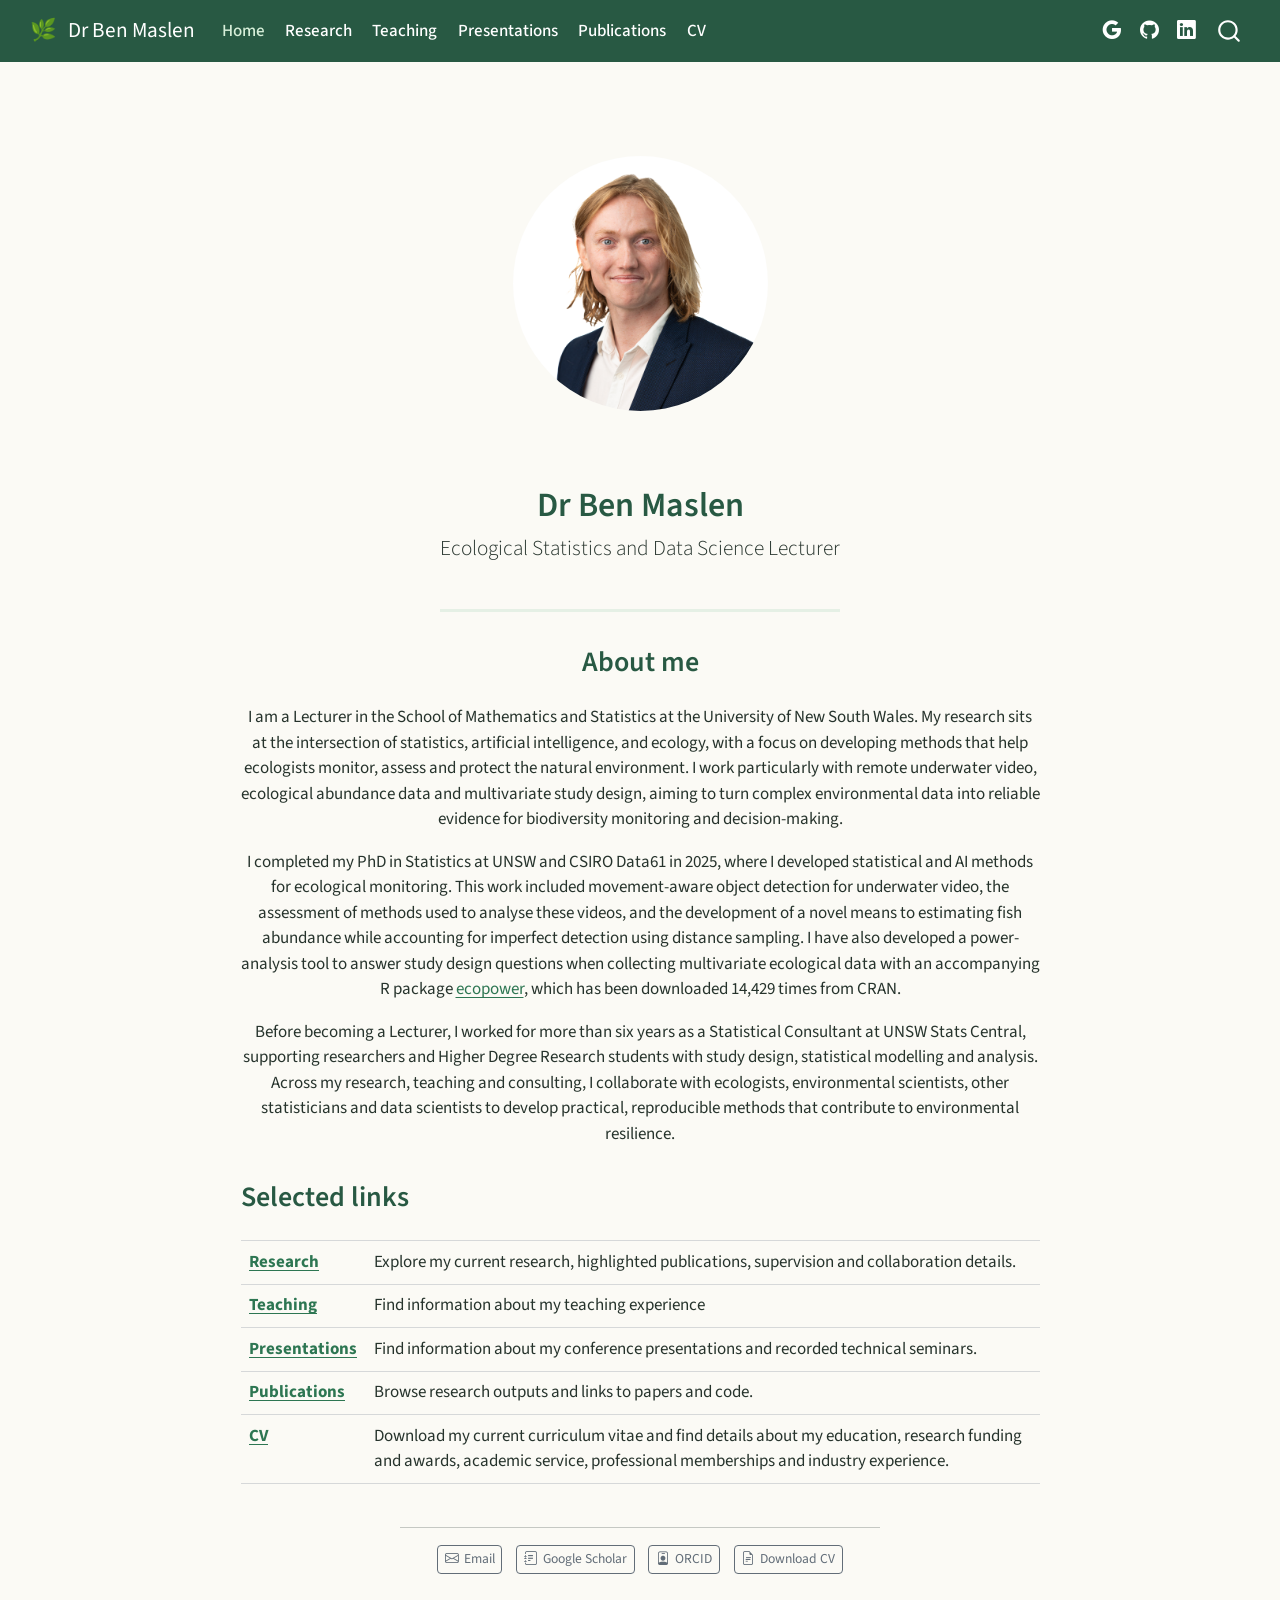
==== docs/index.html @ 88208ee9 "Create academic website" ====
<!DOCTYPE html>
<html xmlns="http://www.w3.org/1999/xhtml" lang="en" xml:lang="en"><head>

<meta charset="utf-8">
<meta name="generator" content="quarto-1.9.38">

<meta name="viewport" content="width=device-width, initial-scale=1.0, user-scalable=yes">


<title>Dr Ben Maslen</title>
<style>
/* Default styles provided by pandoc.
** See https://pandoc.org/MANUAL.html#variables-for-html for config info.
*/
code{white-space: pre-wrap;}
span.smallcaps{font-variant: small-caps;}
div.columns{display: flex; gap: min(4vw, 1.5em);}
div.column{flex: auto; overflow-x: auto;}
div.hanging-indent{margin-left: 1.5em; text-indent: -1.5em;}
ul.task-list{list-style: none;}
ul.task-list li input[type="checkbox"] {
  width: 0.8em;
  margin: 0 0.8em 0.2em -1em; /* quarto-specific, see https://github.com/quarto-dev/quarto-cli/issues/4556 */ 
  vertical-align: middle;
}
</style>


<script src="site_libs/quarto-nav/quarto-nav.js"></script>
<script src="site_libs/quarto-nav/headroom.min.js"></script>
<script src="site_libs/clipboard/clipboard.min.js"></script>
<script src="site_libs/quarto-search/autocomplete.umd.js"></script>
<script src="site_libs/quarto-search/fuse.min.js"></script>
<script src="site_libs/quarto-search/quarto-search.js"></script>
<meta name="quarto:offset" content="./">
<script src="site_libs/quarto-html/quarto.js" type="module"></script>
<script src="site_libs/quarto-html/tabsets/tabsets.js" type="module"></script>
<script src="site_libs/quarto-html/popper.min.js"></script>
<script src="site_libs/quarto-html/tippy.umd.min.js"></script>
<link href="site_libs/quarto-html/tippy.css" rel="stylesheet">
<link href="site_libs/quarto-html/quarto-syntax-highlighting-15634bcf2e68342d4ad2dfa704d543f6.css" rel="stylesheet" id="quarto-text-highlighting-styles">
<script src="site_libs/bootstrap/bootstrap.min.js"></script>
<link href="site_libs/bootstrap/bootstrap-icons.css" rel="stylesheet">
<link href="site_libs/bootstrap/bootstrap-5c2e602bc8fe40bd15e1d976b9a994fb.min.css" rel="stylesheet" append-hash="true" id="quarto-bootstrap" data-mode="light">
<script id="quarto-search-options" type="application/json">{
  "location": "navbar",
  "copy-button": false,
  "collapse-after": 3,
  "panel-placement": "end",
  "type": "overlay",
  "limit": 50,
  "keyboard-shortcut": [
    "f",
    "/",
    "s"
  ],
  "show-item-context": false,
  "language": {
    "search-no-results-text": "No results",
    "search-matching-documents-text": "matching documents",
    "search-copy-link-title": "Copy link to search",
    "search-hide-matches-text": "Hide additional matches",
    "search-more-match-text": "more match in this document",
    "search-more-matches-text": "more matches in this document",
    "search-clear-button-title": "Clear",
    "search-text-placeholder": "",
    "search-detached-cancel-button-title": "Cancel",
    "search-submit-button-title": "Submit",
    "search-label": "Search"
  }
}</script>


<link rel="stylesheet" href="styles.css">
</head>

<body class="nav-fixed fullcontent quarto-light">

<div id="quarto-search-results"></div>
  <header id="quarto-header" class="headroom fixed-top">
    <nav class="navbar navbar-expand-lg " data-bs-theme="dark">
      <div class="navbar-container container-fluid">
      <div class="navbar-brand-container mx-auto">
    <a class="navbar-brand" href="./index.html">
    <span class="navbar-title">Dr Ben Maslen</span>
    </a>
  </div>
            <div id="quarto-search" class="" title="Search"></div>
          <button class="navbar-toggler" type="button" data-bs-toggle="collapse" data-bs-target="#navbarCollapse" aria-controls="navbarCollapse" role="menu" aria-expanded="false" aria-label="Toggle navigation" onclick="if (window.quartoToggleHeadroom) { window.quartoToggleHeadroom(); }">
  <span class="navbar-toggler-icon"></span>
</button>
          <div class="collapse navbar-collapse" id="navbarCollapse">
            <ul class="navbar-nav navbar-nav-scroll me-auto">
  <li class="nav-item">
    <a class="nav-link active" href="./index.html" aria-current="page"> 
<span class="menu-text">Home</span></a>
  </li>  
  <li class="nav-item">
    <a class="nav-link" href="./research.html"> 
<span class="menu-text">Research</span></a>
  </li>  
  <li class="nav-item">
    <a class="nav-link" href="./teaching.html"> 
<span class="menu-text">Teaching</span></a>
  </li>  
  <li class="nav-item">
    <a class="nav-link" href="./presentations.html"> 
<span class="menu-text">Presentations</span></a>
  </li>  
  <li class="nav-item">
    <a class="nav-link" href="./publications.html"> 
<span class="menu-text">Publications</span></a>
  </li>  
  <li class="nav-item">
    <a class="nav-link" href="./cv.html"> 
<span class="menu-text">CV</span></a>
  </li>  
</ul>
            <ul class="navbar-nav navbar-nav-scroll ms-auto">
  <li class="nav-item compact">
    <a class="nav-link" href="https://scholar.google.com/citations?user=YyoWad8AAAAJ&amp;hl=en"> <i class="bi bi-google" role="img" aria-label="Google Scholar">
</i> 
<span class="menu-text"></span></a>
  </li>  
  <li class="nav-item compact">
    <a class="nav-link" href="https://github.com/BenMaslen"> <i class="bi bi-github" role="img" aria-label="GitHub">
</i> 
<span class="menu-text"></span></a>
  </li>  
  <li class="nav-item compact">
    <a class="nav-link" href="https://www.linkedin.com/in/benjmaslen"> <i class="bi bi-linkedin" role="img" aria-label="LinkedIn">
</i> 
<span class="menu-text"></span></a>
  </li>  
</ul>
          </div> <!-- /navcollapse -->
            <div class="quarto-navbar-tools">
</div>
      </div> <!-- /container-fluid -->
    </nav>
</header>
<!-- content -->
<div id="quarto-content" class="quarto-container page-columns page-rows-contents page-layout-article page-navbar">
<!-- sidebar -->
<!-- margin-sidebar -->
    
<!-- main -->
<div class="quarto-about-jolla">
  <img src="profile.png" class="about-image
  round " style="height: 15em; width: 15em;">
 <header id="title-block-header" class="quarto-title-block default">
<div class="quarto-title">
<h1 class="title">Dr Ben Maslen</h1>
<p class="subtitle lead">Ecological Statistics and Data Science Lecturer</p>
</div>
<div class="quarto-title-meta">
  </div>
</header><main class="content" id="quarto-document-content">
<section id="about-me" class="level2">
<h2 data-anchor-id="about-me">About me</h2>
<p>I am a Lecturer in the School of Mathematics and Statistics at the University of New South Wales. My research sits at the intersection of statistics, artificial intelligence, and ecology, with a focus on developing methods that help ecologists monitor, assess and protect the natural environment. I work particularly with remote underwater video, ecological abundance data and multivariate study design, aiming to turn complex environmental data into reliable evidence for biodiversity monitoring and decision-making.</p>
<p>I completed my PhD in Statistics at UNSW and CSIRO Data61 in 2025, where I developed statistical and AI methods for ecological monitoring. This work included movement-aware object detection for underwater video, the assessment of methods used to analyse these videos, and the development of a novel means to estimating fish abundance while accounting for imperfect detection using distance sampling. I have also developed a power-analysis tool to answer study design questions when collecting multivariate ecological data with an accompanying R package <a href="https://cran.r-project.org/web/packages/ecopower/index.html">ecopower</a>, which has been downloaded 14,429 times from CRAN.</p>
<p>Before becoming a Lecturer, I worked for more than six years as a Statistical Consultant at UNSW Stats Central, supporting researchers and Higher Degree Research students with study design, statistical modelling and analysis. Across my research, teaching and consulting, I collaborate with ecologists, environmental scientists, other statisticians and data scientists to develop practical, reproducible methods that contribute to environmental resilience.</p>
</section>
<section id="selected-links" class="level2 left" style="text-align: left;">
<h2 data-anchor-id="selected-links">Selected links</h2>
<table class="caption-top table">
<tbody>
<tr class="odd">
<td style="text-align: left;"><a href="./research.html"><strong>Research</strong></a></td>
<td style="text-align: left;">Explore my current research, highlighted publications, supervision and collaboration details.</td>
</tr>
<tr class="even">
<td style="text-align: left;"><a href="./teaching.html"><strong>Teaching</strong></a></td>
<td style="text-align: left;">Find information about my teaching experience</td>
</tr>
<tr class="odd">
<td style="text-align: left;"><span style="white-space: nowrap;"> <a href="./presentations.html"><strong>Presentations</strong></a></span></td>
<td style="text-align: left;">Find information about my conference presentations and recorded technical seminars.</td>
</tr>
<tr class="even">
<td style="text-align: left;"><span style="white-space: nowrap;"> <a href="./publications.html"><strong>Publications</strong></a></span></td>
<td style="text-align: left;">Browse research outputs and links to papers and code.</td>
</tr>
<tr class="odd">
<td style="text-align: left;"><a href="./cv.html"><strong>CV</strong></a></td>
<td style="text-align: left;">Download my current curriculum vitae and find details about my education, research funding and awards, academic service, professional memberships and industry experience.</td>
</tr>
</tbody>
</table>
<!--
## News
**\[Month Year\]** — Add a short item about a new publication, conference presentation, grant or teaching initiative.-->


</section>
</main> 
  <hr class="about-sep">
   <div class="about-links">
  <a href="mailto:b.maslen@unsw.edu.au" class="about-link" rel="" target="">
    <i class="bi bi-envelope"></i>
     <span class="about-link-text">Email</span>
  </a>
  <a href="https://scholar.google.com/citations?user=YyoWad8AAAAJ&amp;hl=en" class="about-link" rel="" target="">
    <i class="bi bi-journal-text"></i>
     <span class="about-link-text">Google Scholar</span>
  </a>
  <a href="https://orcid.org/0000-0003-3475-6247" class="about-link" rel="" target="">
    <i class="bi bi-person-badge"></i>
     <span class="about-link-text">ORCID</span>
  </a>
  <a href="/cv.pdf" class="about-link" rel="" target="">
    <i class="bi bi-file-earmark-text"></i>
     <span class="about-link-text">Download CV</span>
  </a>
</div>
</div>
 <!-- /main -->
<script id="quarto-html-after-body" type="application/javascript">
  window.document.addEventListener("DOMContentLoaded", function (event) {
    const isCodeAnnotation = (el) => {
      for (const clz of el.classList) {
        if (clz.startsWith('code-annotation-')) {                     
          return true;
        }
      }
      return false;
    }
    const onCopySuccess = function(e) {
      // button target
      const button = e.trigger;
      // don't keep focus
      button.blur();
      // flash "checked"
      button.classList.add('code-copy-button-checked');
      var currentTitle = button.getAttribute("title");
      button.setAttribute("title", "Copied!");
      let tooltip;
      if (window.bootstrap) {
        button.setAttribute("data-bs-toggle", "tooltip");
        button.setAttribute("data-bs-placement", "left");
        button.setAttribute("data-bs-title", "Copied!");
        tooltip = new bootstrap.Tooltip(button, 
          { trigger: "manual", 
            customClass: "code-copy-button-tooltip",
            offset: [0, -8]});
        tooltip.show();    
      }
      setTimeout(function() {
        if (tooltip) {
          tooltip.hide();
          button.removeAttribute("data-bs-title");
          button.removeAttribute("data-bs-toggle");
          button.removeAttribute("data-bs-placement");
        }
        button.setAttribute("title", currentTitle);
        button.classList.remove('code-copy-button-checked');
      }, 1000);
      // clear code selection
      e.clearSelection();
    }
    const getTextToCopy = function(trigger) {
      const outerScaffold = trigger.parentElement.cloneNode(true);
      const codeEl = outerScaffold.querySelector('code');
      for (const childEl of codeEl.children) {
        if (isCodeAnnotation(childEl)) {
          childEl.remove();
        }
      }
      return codeEl.innerText;
    }
    const clipboard = new window.ClipboardJS('.code-copy-button:not([data-in-quarto-modal])', {
      text: getTextToCopy
    });
    clipboard.on('success', onCopySuccess);
    if (window.document.getElementById('quarto-embedded-source-code-modal')) {
      const clipboardModal = new window.ClipboardJS('.code-copy-button[data-in-quarto-modal]', {
        text: getTextToCopy,
        container: window.document.getElementById('quarto-embedded-source-code-modal')
      });
      clipboardModal.on('success', onCopySuccess);
    }
      var localhostRegex = new RegExp(/^(?:http|https):\/\/localhost\:?[0-9]*\//);
      var mailtoRegex = new RegExp(/^mailto:/);
        var filterRegex = new RegExp("https:\/\/BenMaslen\.github\.io");
      var isInternal = (href) => {
          return filterRegex.test(href) || localhostRegex.test(href) || mailtoRegex.test(href);
      }
      // Inspect non-navigation links and adorn them if external
     var links = window.document.querySelectorAll('a[href]:not(.nav-link):not(.navbar-brand):not(.toc-action):not(.sidebar-link):not(.sidebar-item-toggle):not(.pagination-link):not(.no-external):not([aria-hidden]):not(.dropdown-item):not(.quarto-navigation-tool):not(.about-link)');
      for (var i=0; i<links.length; i++) {
        const link = links[i];
        if (!isInternal(link.href)) {
          // undo the damage that might have been done by quarto-nav.js in the case of
          // links that we want to consider external
          if (link.dataset.originalHref !== undefined) {
            link.href = link.dataset.originalHref;
          }
        }
      }
    function tippyHover(el, contentFn, onTriggerFn, onUntriggerFn) {
      const config = {
        allowHTML: true,
        maxWidth: 500,
        delay: 100,
        arrow: false,
        appendTo: function(el) {
            return el.parentElement;
        },
        interactive: true,
        interactiveBorder: 10,
        theme: 'quarto',
        placement: 'bottom-start',
      };
      if (contentFn) {
        config.content = contentFn;
      }
      if (onTriggerFn) {
        config.onTrigger = onTriggerFn;
      }
      if (onUntriggerFn) {
        config.onUntrigger = onUntriggerFn;
      }
      window.tippy(el, config); 
    }
    const noterefs = window.document.querySelectorAll('a[role="doc-noteref"]');
    for (var i=0; i<noterefs.length; i++) {
      const ref = noterefs[i];
      tippyHover(ref, function() {
        // use id or data attribute instead here
        let href = ref.getAttribute('data-footnote-href') || ref.getAttribute('href');
        try { href = new URL(href).hash; } catch {}
        const id = href.replace(/^#\/?/, "");
        const note = window.document.getElementById(id);
        if (note) {
          return note.innerHTML;
        } else {
          return "";
        }
      });
    }
    const xrefs = window.document.querySelectorAll('a.quarto-xref');
    const processXRef = (id, note) => {
      // Strip column container classes
      const stripColumnClz = (el) => {
        el.classList.remove("page-full", "page-columns");
        if (el.children) {
          for (const child of el.children) {
            stripColumnClz(child);
          }
        }
      }
      stripColumnClz(note)
      if (id === null || id.startsWith('sec-')) {
        // Special case sections, only their first couple elements
        const container = document.createElement("div");
        if (note.children && note.children.length > 2) {
          container.appendChild(note.children[0].cloneNode(true));
          for (let i = 1; i < note.children.length; i++) {
            const child = note.children[i];
            if (child.tagName === "P" && child.innerText === "") {
              continue;
            } else {
              container.appendChild(child.cloneNode(true));
              break;
            }
          }
          if (window.Quarto?.typesetMath) {
            window.Quarto.typesetMath(container);
          }
          return container.innerHTML
        } else {
          if (window.Quarto?.typesetMath) {
            window.Quarto.typesetMath(note);
          }
          return note.innerHTML;
        }
      } else {
        // Remove any anchor links if they are present
        const anchorLink = note.querySelector('a.anchorjs-link');
        if (anchorLink) {
          anchorLink.remove();
        }
        if (window.Quarto?.typesetMath) {
          window.Quarto.typesetMath(note);
        }
        if (note.classList.contains("callout")) {
          return note.outerHTML;
        } else {
          return note.innerHTML;
        }
      }
    }
    for (var i=0; i<xrefs.length; i++) {
      const xref = xrefs[i];
      tippyHover(xref, undefined, function(instance) {
        instance.disable();
        let url = xref.getAttribute('href');
        let hash = undefined; 
        if (url.startsWith('#')) {
          hash = url;
        } else {
          try { hash = new URL(url).hash; } catch {}
        }
        if (hash) {
          const id = hash.replace(/^#\/?/, "");
          const note = window.document.getElementById(id);
          if (note !== null) {
            try {
              const html = processXRef(id, note.cloneNode(true));
              instance.setContent(html);
            } finally {
              instance.enable();
              instance.show();
            }
          } else {
            // See if we can fetch this
            fetch(url.split('#')[0])
            .then(res => res.text())
            .then(html => {
              const parser = new DOMParser();
              const htmlDoc = parser.parseFromString(html, "text/html");
              const note = htmlDoc.getElementById(id);
              if (note !== null) {
                const html = processXRef(id, note);
                instance.setContent(html);
              } 
            }).finally(() => {
              instance.enable();
              instance.show();
            });
          }
        } else {
          // See if we can fetch a full url (with no hash to target)
          // This is a special case and we should probably do some content thinning / targeting
          fetch(url)
          .then(res => res.text())
          .then(html => {
            const parser = new DOMParser();
            const htmlDoc = parser.parseFromString(html, "text/html");
            const note = htmlDoc.querySelector('main.content');
            if (note !== null) {
              // This should only happen for chapter cross references
              // (since there is no id in the URL)
              // remove the first header
              if (note.children.length > 0 && note.children[0].tagName === "HEADER") {
                note.children[0].remove();
              }
              const html = processXRef(null, note);
              instance.setContent(html);
            } 
          }).finally(() => {
            instance.enable();
            instance.show();
          });
        }
      }, function(instance) {
      });
    }
        let selectedAnnoteEl;
        const selectorForAnnotation = ( cell, annotation) => {
          let cellAttr = 'data-code-cell="' + cell + '"';
          let lineAttr = 'data-code-annotation="' +  annotation + '"';
          const selector = 'span[' + cellAttr + '][' + lineAttr + ']';
          return selector;
        }
        const selectCodeLines = (annoteEl) => {
          const doc = window.document;
          const targetCell = annoteEl.getAttribute("data-target-cell");
          const targetAnnotation = annoteEl.getAttribute("data-target-annotation");
          const annoteSpan = window.document.querySelector(selectorForAnnotation(targetCell, targetAnnotation));
          const lines = annoteSpan.getAttribute("data-code-lines").split(",");
          const lineIds = lines.map((line) => {
            return targetCell + "-" + line;
          })
          let top = null;
          let height = null;
          let parent = null;
          if (lineIds.length > 0) {
              //compute the position of the single el (top and bottom and make a div)
              const el = window.document.getElementById(lineIds[0]);
              top = el.offsetTop;
              height = el.offsetHeight;
              parent = el.parentElement.parentElement;
            if (lineIds.length > 1) {
              const lastEl = window.document.getElementById(lineIds[lineIds.length - 1]);
              const bottom = lastEl.offsetTop + lastEl.offsetHeight;
              height = bottom - top;
            }
            if (top !== null && height !== null && parent !== null) {
              // cook up a div (if necessary) and position it 
              let div = window.document.getElementById("code-annotation-line-highlight");
              if (div === null) {
                div = window.document.createElement("div");
                div.setAttribute("id", "code-annotation-line-highlight");
                div.style.position = 'absolute';
                parent.appendChild(div);
              }
              div.style.top = top - 2 + "px";
              div.style.height = height + 4 + "px";
              div.style.left = 0;
              let gutterDiv = window.document.getElementById("code-annotation-line-highlight-gutter");
              if (gutterDiv === null) {
                gutterDiv = window.document.createElement("div");
                gutterDiv.setAttribute("id", "code-annotation-line-highlight-gutter");
                gutterDiv.style.position = 'absolute';
                const codeCell = window.document.getElementById(targetCell);
                const gutter = codeCell.querySelector('.code-annotation-gutter');
                gutter.appendChild(gutterDiv);
              }
              gutterDiv.style.top = top - 2 + "px";
              gutterDiv.style.height = height + 4 + "px";
            }
            selectedAnnoteEl = annoteEl;
          }
        };
        const unselectCodeLines = () => {
          const elementsIds = ["code-annotation-line-highlight", "code-annotation-line-highlight-gutter"];
          elementsIds.forEach((elId) => {
            const div = window.document.getElementById(elId);
            if (div) {
              div.remove();
            }
          });
          selectedAnnoteEl = undefined;
        };
          // Handle positioning of the toggle
      window.addEventListener(
        "resize",
        throttle(() => {
          elRect = undefined;
          if (selectedAnnoteEl) {
            selectCodeLines(selectedAnnoteEl);
          }
        }, 10)
      );
      function throttle(fn, ms) {
      let throttle = false;
      let timer;
        return (...args) => {
          if(!throttle) { // first call gets through
              fn.apply(this, args);
              throttle = true;
          } else { // all the others get throttled
              if(timer) clearTimeout(timer); // cancel #2
              timer = setTimeout(() => {
                fn.apply(this, args);
                timer = throttle = false;
              }, ms);
          }
        };
      }
        // Attach click handler to the DT
        const annoteDls = window.document.querySelectorAll('dt[data-target-cell]');
        for (const annoteDlNode of annoteDls) {
          annoteDlNode.addEventListener('click', (event) => {
            const clickedEl = event.target;
            if (clickedEl !== selectedAnnoteEl) {
              unselectCodeLines();
              const activeEl = window.document.querySelector('dt[data-target-cell].code-annotation-active');
              if (activeEl) {
                activeEl.classList.remove('code-annotation-active');
              }
              selectCodeLines(clickedEl);
              clickedEl.classList.add('code-annotation-active');
            } else {
              // Unselect the line
              unselectCodeLines();
              clickedEl.classList.remove('code-annotation-active');
            }
          });
        }
    const findCites = (el) => {
      const parentEl = el.parentElement;
      if (parentEl) {
        const cites = parentEl.dataset.cites;
        if (cites) {
          return {
            el,
            cites: cites.split(' ')
          };
        } else {
          return findCites(el.parentElement)
        }
      } else {
        return undefined;
      }
    };
    var bibliorefs = window.document.querySelectorAll('a[role="doc-biblioref"]');
    for (var i=0; i<bibliorefs.length; i++) {
      const ref = bibliorefs[i];
      const citeInfo = findCites(ref);
      if (citeInfo) {
        tippyHover(citeInfo.el, function() {
          var popup = window.document.createElement('div');
          citeInfo.cites.forEach(function(cite) {
            var citeDiv = window.document.createElement('div');
            citeDiv.classList.add('hanging-indent');
            citeDiv.classList.add('csl-entry');
            var biblioDiv = window.document.getElementById('ref-' + cite);
            if (biblioDiv) {
              citeDiv.innerHTML = biblioDiv.innerHTML;
            }
            popup.appendChild(citeDiv);
          });
          return popup.innerHTML;
        });
      }
    }
  });
  </script>
</div> <!-- /content -->




</body></html>
---- docs/site_libs/quarto-html/tippy.css ----
.tippy-box[data-animation=fade][data-state=hidden]{opacity:0}[data-tippy-root]{max-width:calc(100vw - 10px)}.tippy-box{position:relative;background-color:#333;color:#fff;border-radius:4px;font-size:14px;line-height:1.4;white-space:normal;outline:0;transition-property:transform,visibility,opacity}.tippy-box[data-placement^=top]>.tippy-arrow{bottom:0}.tippy-box[data-placement^=top]>.tippy-arrow:before{bottom:-7px;left:0;border-width:8px 8px 0;border-top-color:initial;transform-origin:center top}.tippy-box[data-placement^=bottom]>.tippy-arrow{top:0}.tippy-box[data-placement^=bottom]>.tippy-arrow:before{top:-7px;left:0;border-width:0 8px 8px;border-bottom-color:initial;transform-origin:center bottom}.tippy-box[data-placement^=left]>.tippy-arrow{right:0}.tippy-box[data-placement^=left]>.tippy-arrow:before{border-width:8px 0 8px 8px;border-left-color:initial;right:-7px;transform-origin:center left}.tippy-box[data-placement^=right]>.tippy-arrow{left:0}.tippy-box[data-placement^=right]>.tippy-arrow:before{left:-7px;border-width:8px 8px 8px 0;border-right-color:initial;transform-origin:center right}.tippy-box[data-inertia][data-state=visible]{transition-timing-function:cubic-bezier(.54,1.5,.38,1.11)}.tippy-arrow{width:16px;height:16px;color:#333}.tippy-arrow:before{content:"";position:absolute;border-color:transparent;border-style:solid}.tippy-content{position:relative;padding:5px 9px;z-index:1}
---- docs/site_libs/quarto-html/quarto-syntax-highlighting-15634bcf2e68342d4ad2dfa704d543f6.css ----
/* quarto syntax highlight colors */
:root {
  --quarto-hl-ot-color: #003B4F;
  --quarto-hl-at-color: #657422;
  --quarto-hl-ss-color: #20794D;
  --quarto-hl-an-color: #5E5E5E;
  --quarto-hl-fu-color: #4758AB;
  --quarto-hl-st-color: #20794D;
  --quarto-hl-cf-color: #003B4F;
  --quarto-hl-op-color: #5E5E5E;
  --quarto-hl-er-color: #AD0000;
  --quarto-hl-bn-color: #AD0000;
  --quarto-hl-al-color: #AD0000;
  --quarto-hl-va-color: #111111;
  --quarto-hl-bu-color: inherit;
  --quarto-hl-ex-color: inherit;
  --quarto-hl-pp-color: #AD0000;
  --quarto-hl-in-color: #5E5E5E;
  --quarto-hl-vs-color: #20794D;
  --quarto-hl-wa-color: #5E5E5E;
  --quarto-hl-do-color: #5E5E5E;
  --quarto-hl-im-color: #00769E;
  --quarto-hl-ch-color: #20794D;
  --quarto-hl-dt-color: #AD0000;
  --quarto-hl-fl-color: #AD0000;
  --quarto-hl-co-color: #5E5E5E;
  --quarto-hl-cv-color: #5E5E5E;
  --quarto-hl-cn-color: #8f5902;
  --quarto-hl-sc-color: #5E5E5E;
  --quarto-hl-dv-color: #AD0000;
  --quarto-hl-kw-color: #003B4F;
}

/* other quarto variables */
:root {
  --quarto-font-monospace: SFMono-Regular, Menlo, Monaco, Consolas, "Liberation Mono", "Courier New", monospace;
}

/* syntax highlight based on Pandoc's rules */
pre > code.sourceCode > span {
  color: #003B4F;
}

code.sourceCode > span {
  color: #003B4F;
}

div.sourceCode,
div.sourceCode pre.sourceCode {
  color: #003B4F;
}

/* Normal */
code span {
  color: #003B4F;
}

/* Alert */
code span.al {
  color: #AD0000;
  font-style: inherit;
}

/* Annotation */
code span.an {
  color: #5E5E5E;
  font-style: inherit;
}

/* Attribute */
code span.at {
  color: #657422;
  font-style: inherit;
}

/* BaseN */
code span.bn {
  color: #AD0000;
  font-style: inherit;
}

/* BuiltIn */
code span.bu {
  font-style: inherit;
}

/* ControlFlow */
code span.cf {
  color: #003B4F;
  font-weight: bold;
  font-style: inherit;
}

/* Char */
code span.ch {
  color: #20794D;
  font-style: inherit;
}

/* Constant */
code span.cn {
  color: #8f5902;
  font-style: inherit;
}

/* Comment */
code span.co {
  color: #5E5E5E;
  font-style: inherit;
}

/* CommentVar */
code span.cv {
  color: #5E5E5E;
  font-style: italic;
}

/* Documentation */
code span.do {
  color: #5E5E5E;
  font-style: italic;
}

/* DataType */
code span.dt {
  color: #AD0000;
  font-style: inherit;
}

/* DecVal */
code span.dv {
  color: #AD0000;
  font-style: inherit;
}

/* Error */
code span.er {
  color: #AD0000;
  font-style: inherit;
}

/* Extension */
code span.ex {
  font-style: inherit;
}

/* Float */
code span.fl {
  color: #AD0000;
  font-style: inherit;
}

/* Function */
code span.fu {
  color: #4758AB;
  font-style: inherit;
}

/* Import */
code span.im {
  color: #00769E;
  font-style: inherit;
}

/* Information */
code span.in {
  color: #5E5E5E;
  font-style: inherit;
}

/* Keyword */
code span.kw {
  color: #003B4F;
  font-weight: bold;
  font-style: inherit;
}

/* Operator */
code span.op {
  color: #5E5E5E;
  font-style: inherit;
}

/* Other */
code span.ot {
  color: #003B4F;
  font-style: inherit;
}

/* Preprocessor */
code span.pp {
  color: #AD0000;
  font-style: inherit;
}

/* SpecialChar */
code span.sc {
  color: #5E5E5E;
  font-style: inherit;
}

/* SpecialString */
code span.ss {
  color: #20794D;
  font-style: inherit;
}

/* String */
code span.st {
  color: #20794D;
  font-style: inherit;
}

/* Variable */
code span.va {
  color: #111111;
  font-style: inherit;
}

/* VerbatimString */
code span.vs {
  color: #20794D;
  font-style: inherit;
}

/* Warning */
code span.wa {
  color: #5E5E5E;
  font-style: italic;
}

.prevent-inlining {
  content: "</";
}

/*# sourceMappingURL=f23921c56f73e400b49028c9186a1aa0.css.map */
---- docs/styles.css ----
/* Small customisation layer for a clean academic appearance. */

:root {
  --academic-blue: #17324d;
  --academic-teal: #2a7f8e;
  --academic-light: #f4f7f8;
}

body {
  color: #263238;
}

.navbar {
  font-weight: 500;
}

h1, h2, h3 {
  color: var(--academic-blue);
}

a {
  color: var(--academic-teal);
}

.about-entity {
  margin-top: 1rem;
}

table {
  border-color: #d9e2e5;
}

blockquote {
  border-left-color: var(--academic-teal);
}

/* APA-style publications displayed as bullet points */

#refs .csl-entry {
  display: list-item;
  list-style-type: disc;
  margin-bottom: 0.2rem;
  padding-left: 1.6rem;
}


/* Ecology-inspired colour palette */
:root {
  --forest-green: #285943;
  --leaf-green: #4f8b5c;
  --sage: #e5f0e5;
  --cream: #fbfaf5;
  --ink: #26332c;
  --gold: #c9a227;
}

/* Page background and text */
body {
  background-color: var(--cream);
  color: var(--ink);
}

/* Navigation bar */
.navbar {
  background-color: var(--forest-green) !important;
}

.navbar-brand::before {
  content: "🌿";
  margin-right: 0.4rem;
}

.navbar-brand,
.navbar .nav-link {
  color: white !important;
}

.navbar .nav-link:hover,
.navbar .nav-link.active {
  color: #d7efd9 !important;
}

/* Headings */
h1,
h2,
h3 {
  color: var(--forest-green);
}



/* Links */
a {
  color: #2d7652;
}

a:hover {
  color: #1f5139;
}

/* Title area */
#title-block-header {
  padding: 3rem 0 2rem;
  border-bottom: 3px solid var(--sage);
}

.title {
  color: var(--forest-green);
}

/* Callout boxes and cards */
.callout,
.card {
  border-radius: 0.75rem;
}

.callout {
  border-left-color: var(--leaf-green);
}

.callout-note {
  background-color: var(--sage);
}

/* Buttons */
.btn-primary {
  background-color: var(--leaf-green);
  border-color: var(--leaf-green);
}

.btn-primary:hover {
  background-color: var(--forest-green);
  border-color: var(--forest-green);
}

/* Footer */
.nav-footer {
  background-color: var(--forest-green);
  color: white;
}

.nav-footer a {
  color: #d7efd9;
}
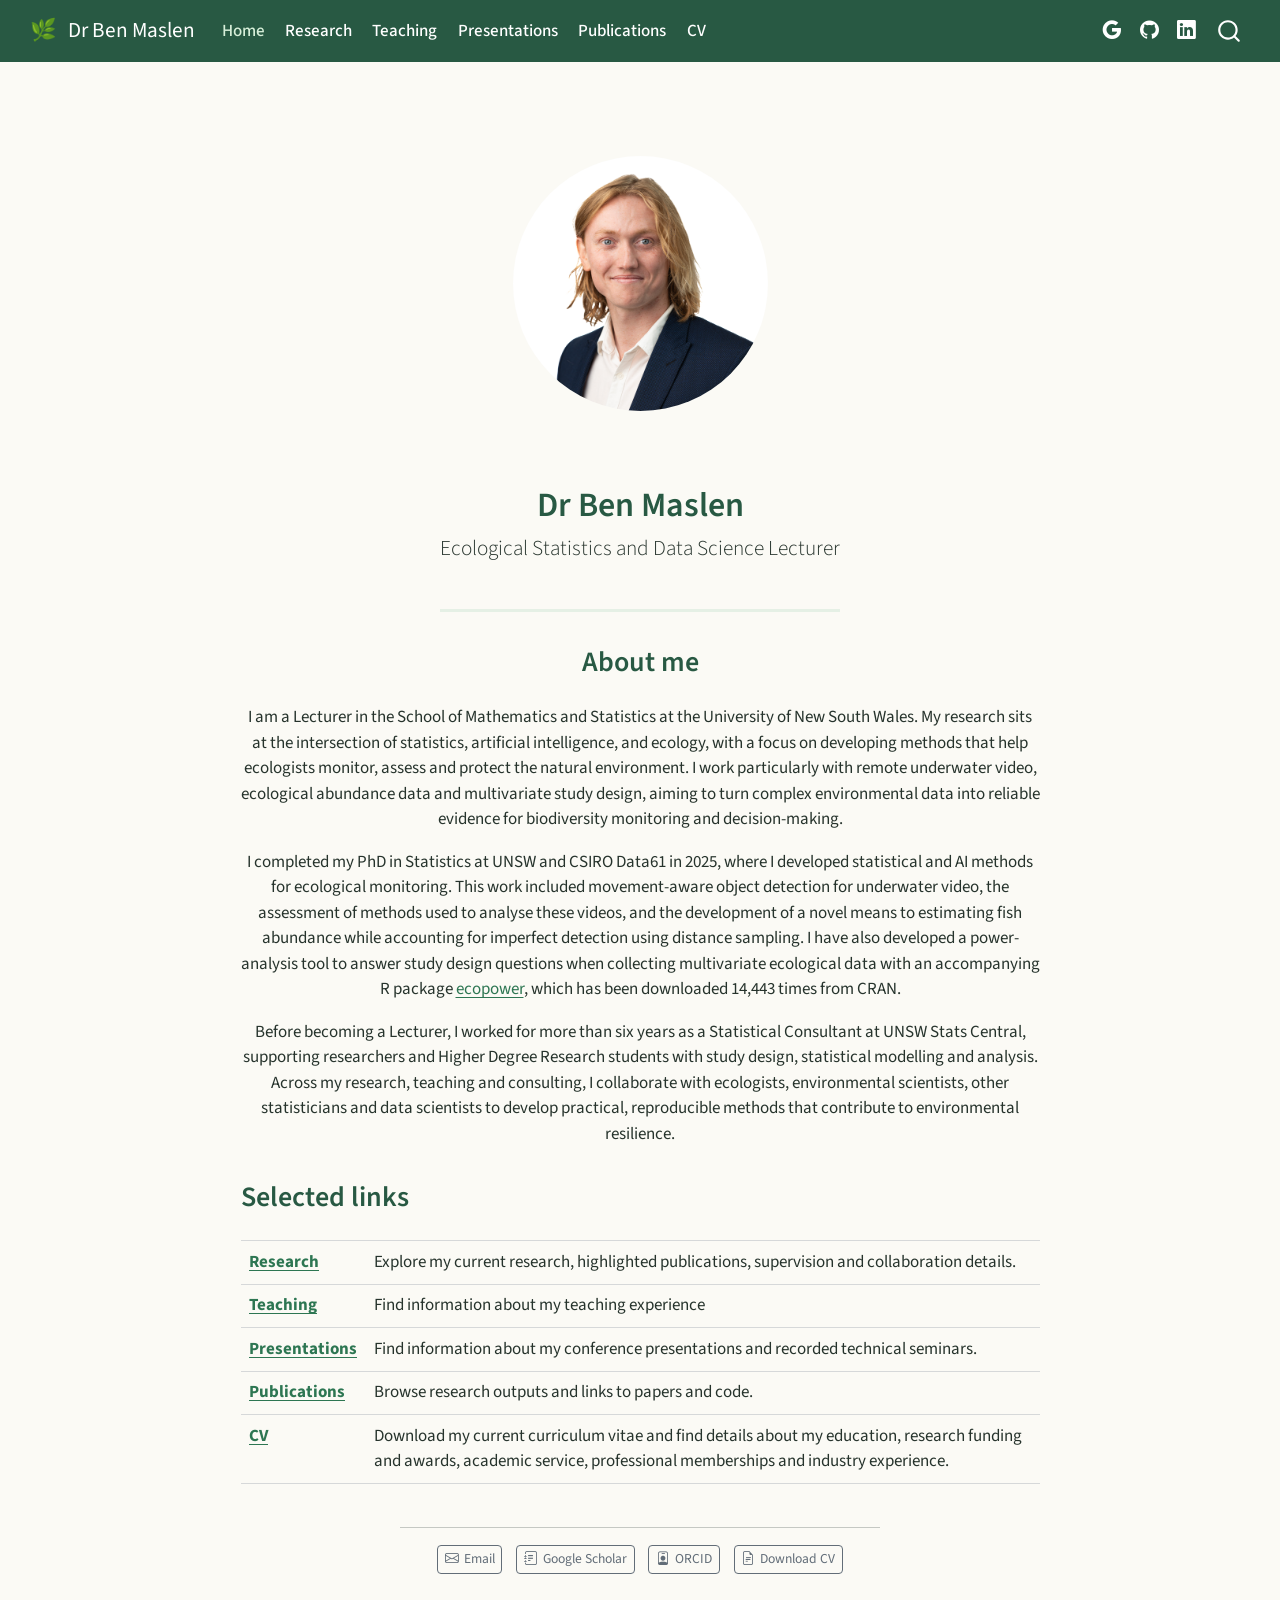
==== commit 62200e57: "other things to add" ====
--- a/docs/index.html
+++ b/docs/index.html
@@ -159,7 +159,7 @@
 <section id="about-me" class="level2">
 <h2 data-anchor-id="about-me">About me</h2>
 <p>I am a Lecturer in the School of Mathematics and Statistics at the University of New South Wales. My research sits at the intersection of statistics, artificial intelligence, and ecology, with a focus on developing methods that help ecologists monitor, assess and protect the natural environment. I work particularly with remote underwater video, ecological abundance data and multivariate study design, aiming to turn complex environmental data into reliable evidence for biodiversity monitoring and decision-making.</p>
-<p>I completed my PhD in Statistics at UNSW and CSIRO Data61 in 2025, where I developed statistical and AI methods for ecological monitoring. This work included movement-aware object detection for underwater video, the assessment of methods used to analyse these videos, and the development of a novel means to estimating fish abundance while accounting for imperfect detection using distance sampling. I have also developed a power-analysis tool to answer study design questions when collecting multivariate ecological data with an accompanying R package <a href="https://cran.r-project.org/web/packages/ecopower/index.html">ecopower</a>, which has been downloaded 14,429 times from CRAN.</p>
+<p>I completed my PhD in Statistics at UNSW and CSIRO Data61 in 2025, where I developed statistical and AI methods for ecological monitoring. This work included movement-aware object detection for underwater video, the assessment of methods used to analyse these videos, and the development of a novel means to estimating fish abundance while accounting for imperfect detection using distance sampling. I have also developed a power-analysis tool to answer study design questions when collecting multivariate ecological data with an accompanying R package <a href="https://cran.r-project.org/web/packages/ecopower/index.html">ecopower</a>, which has been downloaded 14,443 times from CRAN.</p>
 <p>Before becoming a Lecturer, I worked for more than six years as a Statistical Consultant at UNSW Stats Central, supporting researchers and Higher Degree Research students with study design, statistical modelling and analysis. Across my research, teaching and consulting, I collaborate with ecologists, environmental scientists, other statisticians and data scientists to develop practical, reproducible methods that contribute to environmental resilience.</p>
 </section>
 <section id="selected-links" class="level2 left" style="text-align: left;">
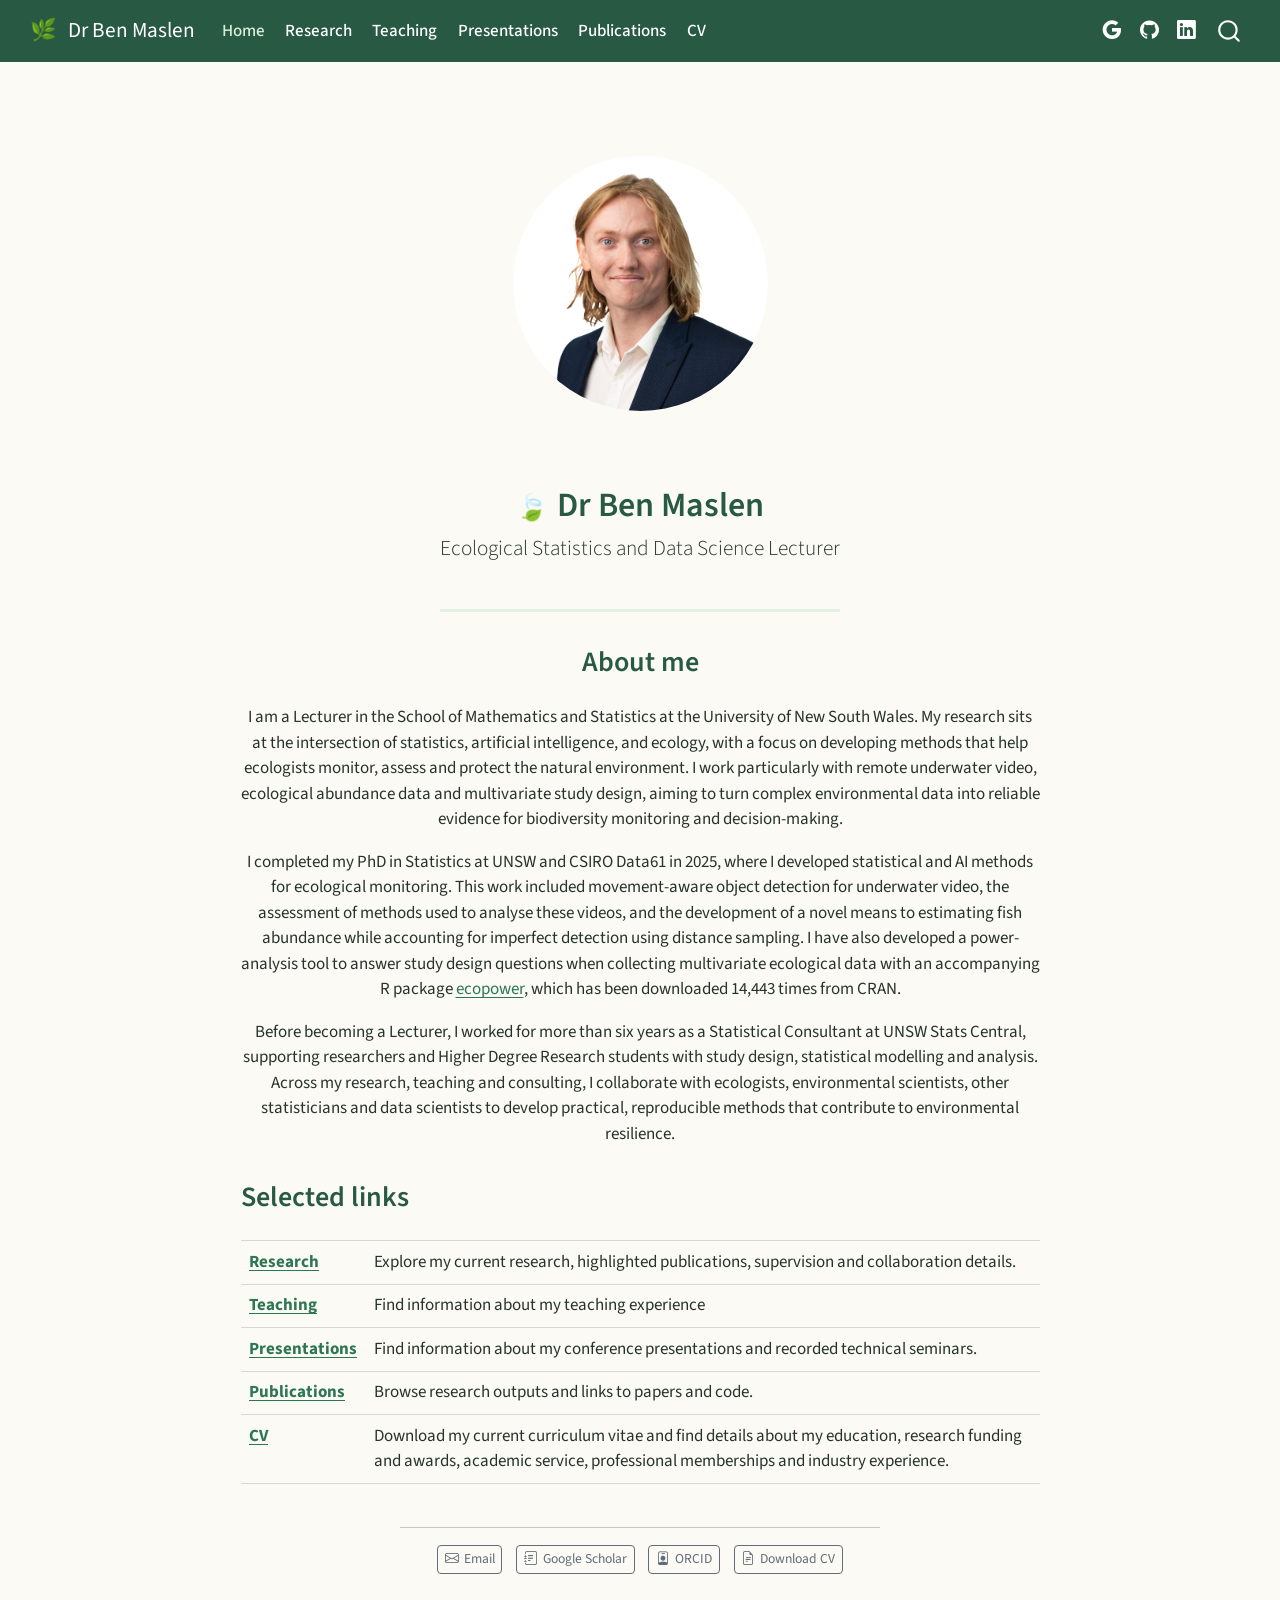
==== commit 722c8fd3: "Added leaves and name to title" ====
--- a/docs/index.html
+++ b/docs/index.html
@@ -191,9 +191,9 @@
 <!--
 ## News
 **\[Month Year\]** — Add a short item about a new publication, conference presentation, grant or teaching initiative.-->
-
-
 </section>
+
+
 </main> 
   <hr class="about-sep">
    <div class="about-links">
--- a/docs/styles.css
+++ b/docs/styles.css
@@ -87,7 +87,11 @@
   color: var(--forest-green);
 }
 
-
+h1::before {
+  content: "🍃";
+  font-size: 0.75em;
+  margin-right: 0.35em;
+}
 
 /* Links */
 a {
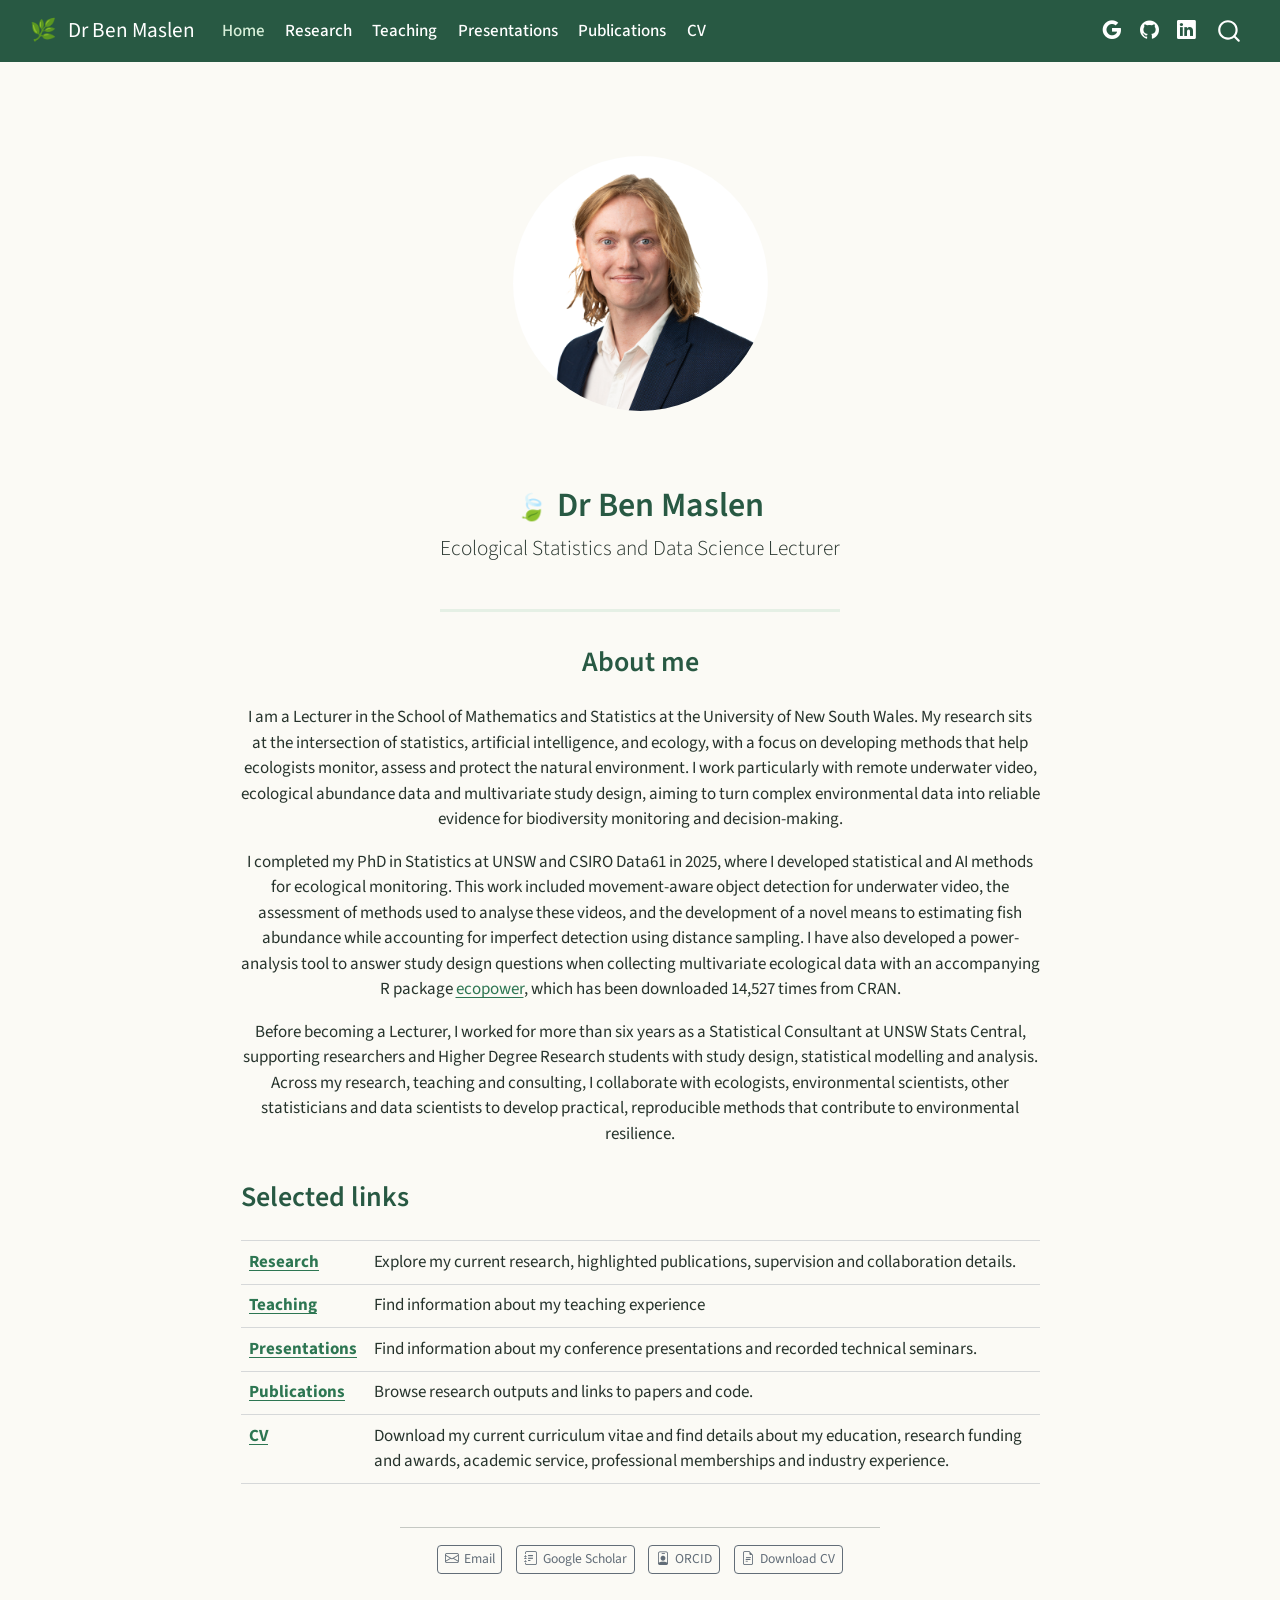
==== commit ee01df9a: "add extra paper and ecopower image" ====
--- a/docs/index.html
+++ b/docs/index.html
@@ -69,9 +69,24 @@
     "search-label": "Search"
   }
 }</script>
+<script async="" src="https://www.googletagmanager.com/gtag/js?id=G-0R53RPE2TX"></script>
+
+<script type="text/javascript">
+
+window.dataLayer = window.dataLayer || [];
+function gtag(){dataLayer.push(arguments);}
+gtag('js', new Date());
+gtag('config', 'G-0R53RPE2TX', { 'anonymize_ip': true});
+</script>
 
 
 <link rel="stylesheet" href="styles.css">
+<meta property="og:title" content="Dr Ben Maslen">
+<meta property="og:description" content="Ecological Statistics and Data Science Lecturer">
+<meta property="og:site_name" content="Dr Ben Maslen">
+<meta name="twitter:title" content="Dr Ben Maslen">
+<meta name="twitter:description" content="Ecological Statistics and Data Science Lecturer">
+<meta name="twitter:card" content="summary">
 </head>
 
 <body class="nav-fixed fullcontent quarto-light">
@@ -159,7 +174,7 @@
 <section id="about-me" class="level2">
 <h2 data-anchor-id="about-me">About me</h2>
 <p>I am a Lecturer in the School of Mathematics and Statistics at the University of New South Wales. My research sits at the intersection of statistics, artificial intelligence, and ecology, with a focus on developing methods that help ecologists monitor, assess and protect the natural environment. I work particularly with remote underwater video, ecological abundance data and multivariate study design, aiming to turn complex environmental data into reliable evidence for biodiversity monitoring and decision-making.</p>
-<p>I completed my PhD in Statistics at UNSW and CSIRO Data61 in 2025, where I developed statistical and AI methods for ecological monitoring. This work included movement-aware object detection for underwater video, the assessment of methods used to analyse these videos, and the development of a novel means to estimating fish abundance while accounting for imperfect detection using distance sampling. I have also developed a power-analysis tool to answer study design questions when collecting multivariate ecological data with an accompanying R package <a href="https://cran.r-project.org/web/packages/ecopower/index.html">ecopower</a>, which has been downloaded 14,443 times from CRAN.</p>
+<p>I completed my PhD in Statistics at UNSW and CSIRO Data61 in 2025, where I developed statistical and AI methods for ecological monitoring. This work included movement-aware object detection for underwater video, the assessment of methods used to analyse these videos, and the development of a novel means to estimating fish abundance while accounting for imperfect detection using distance sampling. I have also developed a power-analysis tool to answer study design questions when collecting multivariate ecological data with an accompanying R package <a href="https://cran.r-project.org/web/packages/ecopower/index.html">ecopower</a>, which has been downloaded 14,527 times from CRAN.</p>
 <p>Before becoming a Lecturer, I worked for more than six years as a Statistical Consultant at UNSW Stats Central, supporting researchers and Higher Degree Research students with study design, statistical modelling and analysis. Across my research, teaching and consulting, I collaborate with ecologists, environmental scientists, other statisticians and data scientists to develop practical, reproducible methods that contribute to environmental resilience.</p>
 </section>
 <section id="selected-links" class="level2 left" style="text-align: left;">
--- a/docs/styles.css
+++ b/docs/styles.css
@@ -37,10 +37,9 @@
 /* APA-style publications displayed as bullet points */
 
 #refs .csl-entry {
-  display: list-item;
-  list-style-type: disc;
+  display: block;
   margin-bottom: 0.2rem;
-  padding-left: 1.6rem;
+  padding-left: 0;
 }
 
 
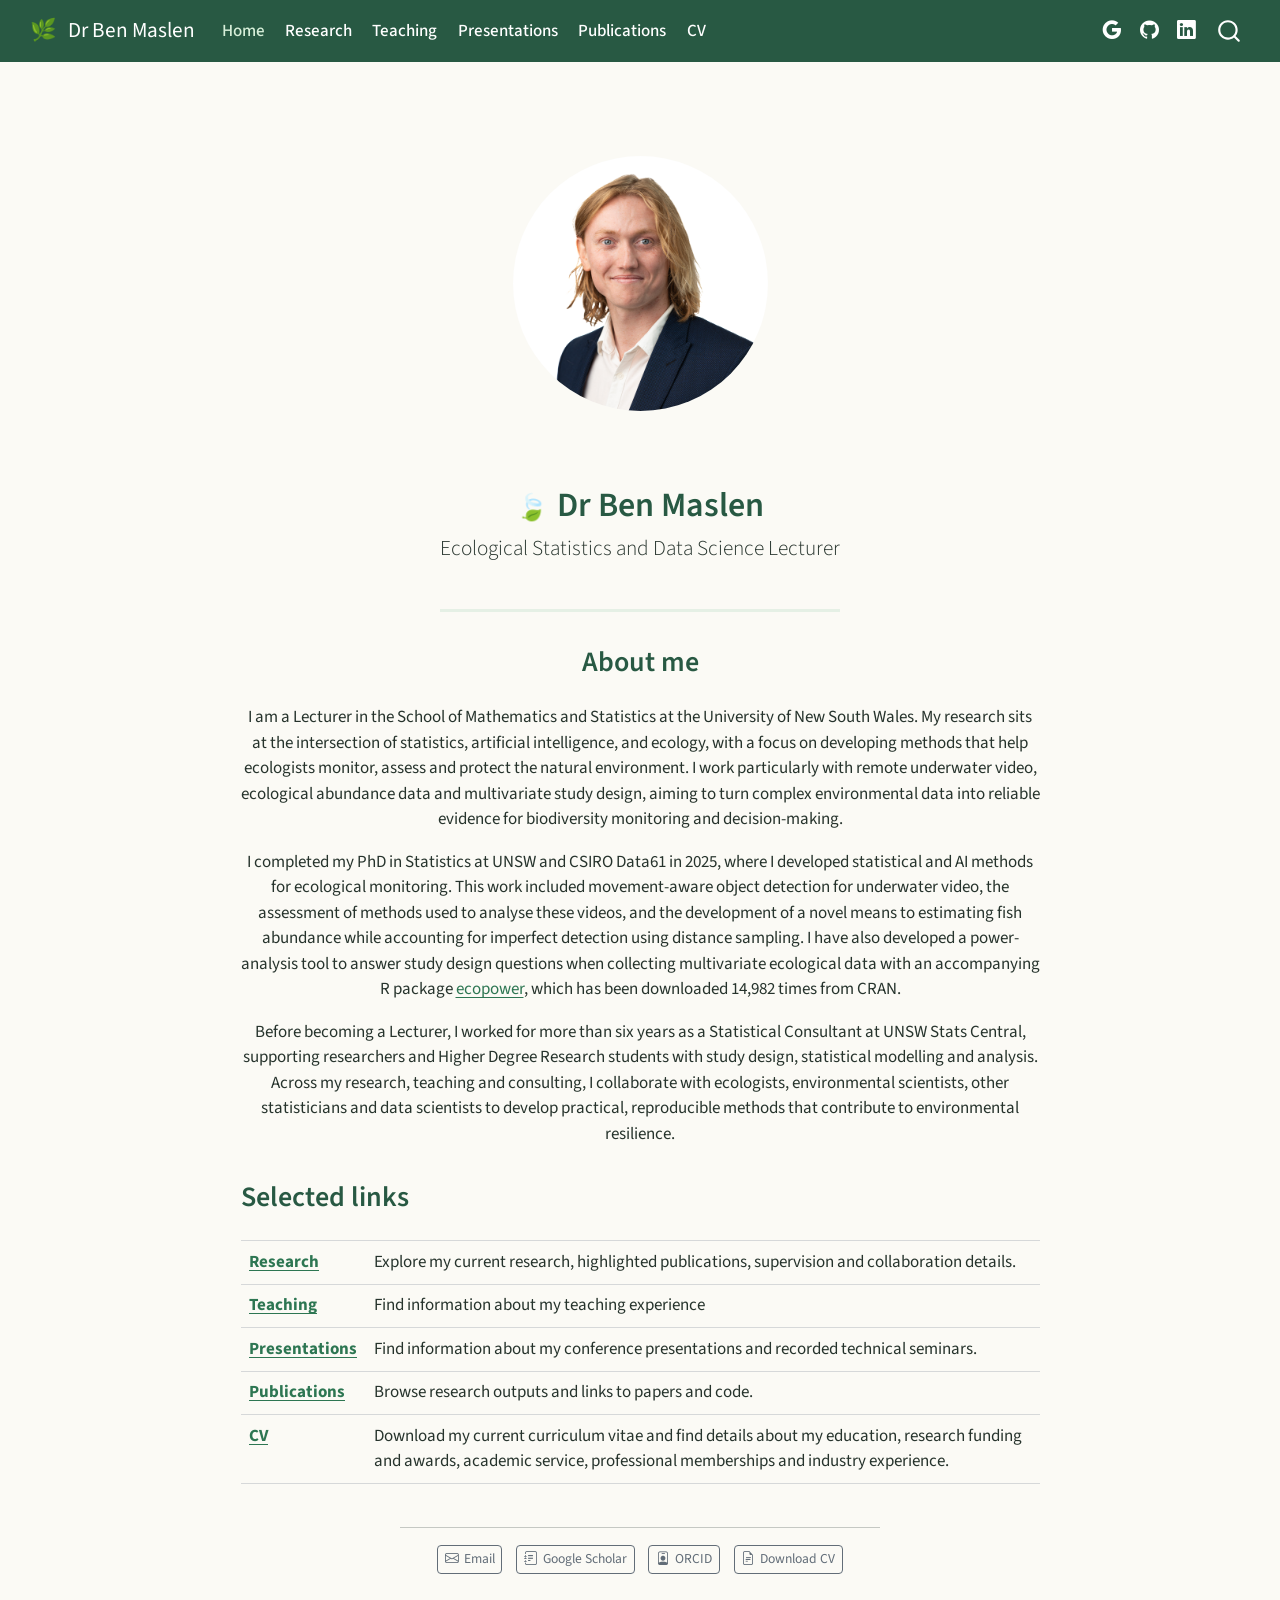
==== commit 6facca38: "updated cv and minor research point updates" ====
--- a/docs/index.html
+++ b/docs/index.html
@@ -174,7 +174,7 @@
 <section id="about-me" class="level2">
 <h2 data-anchor-id="about-me">About me</h2>
 <p>I am a Lecturer in the School of Mathematics and Statistics at the University of New South Wales. My research sits at the intersection of statistics, artificial intelligence, and ecology, with a focus on developing methods that help ecologists monitor, assess and protect the natural environment. I work particularly with remote underwater video, ecological abundance data and multivariate study design, aiming to turn complex environmental data into reliable evidence for biodiversity monitoring and decision-making.</p>
-<p>I completed my PhD in Statistics at UNSW and CSIRO Data61 in 2025, where I developed statistical and AI methods for ecological monitoring. This work included movement-aware object detection for underwater video, the assessment of methods used to analyse these videos, and the development of a novel means to estimating fish abundance while accounting for imperfect detection using distance sampling. I have also developed a power-analysis tool to answer study design questions when collecting multivariate ecological data with an accompanying R package <a href="https://cran.r-project.org/web/packages/ecopower/index.html">ecopower</a>, which has been downloaded 14,527 times from CRAN.</p>
+<p>I completed my PhD in Statistics at UNSW and CSIRO Data61 in 2025, where I developed statistical and AI methods for ecological monitoring. This work included movement-aware object detection for underwater video, the assessment of methods used to analyse these videos, and the development of a novel means to estimating fish abundance while accounting for imperfect detection using distance sampling. I have also developed a power-analysis tool to answer study design questions when collecting multivariate ecological data with an accompanying R package <a href="https://cran.r-project.org/web/packages/ecopower/index.html">ecopower</a>, which has been downloaded 14,982 times from CRAN.</p>
 <p>Before becoming a Lecturer, I worked for more than six years as a Statistical Consultant at UNSW Stats Central, supporting researchers and Higher Degree Research students with study design, statistical modelling and analysis. Across my research, teaching and consulting, I collaborate with ecologists, environmental scientists, other statisticians and data scientists to develop practical, reproducible methods that contribute to environmental resilience.</p>
 </section>
 <section id="selected-links" class="level2 left" style="text-align: left;">
